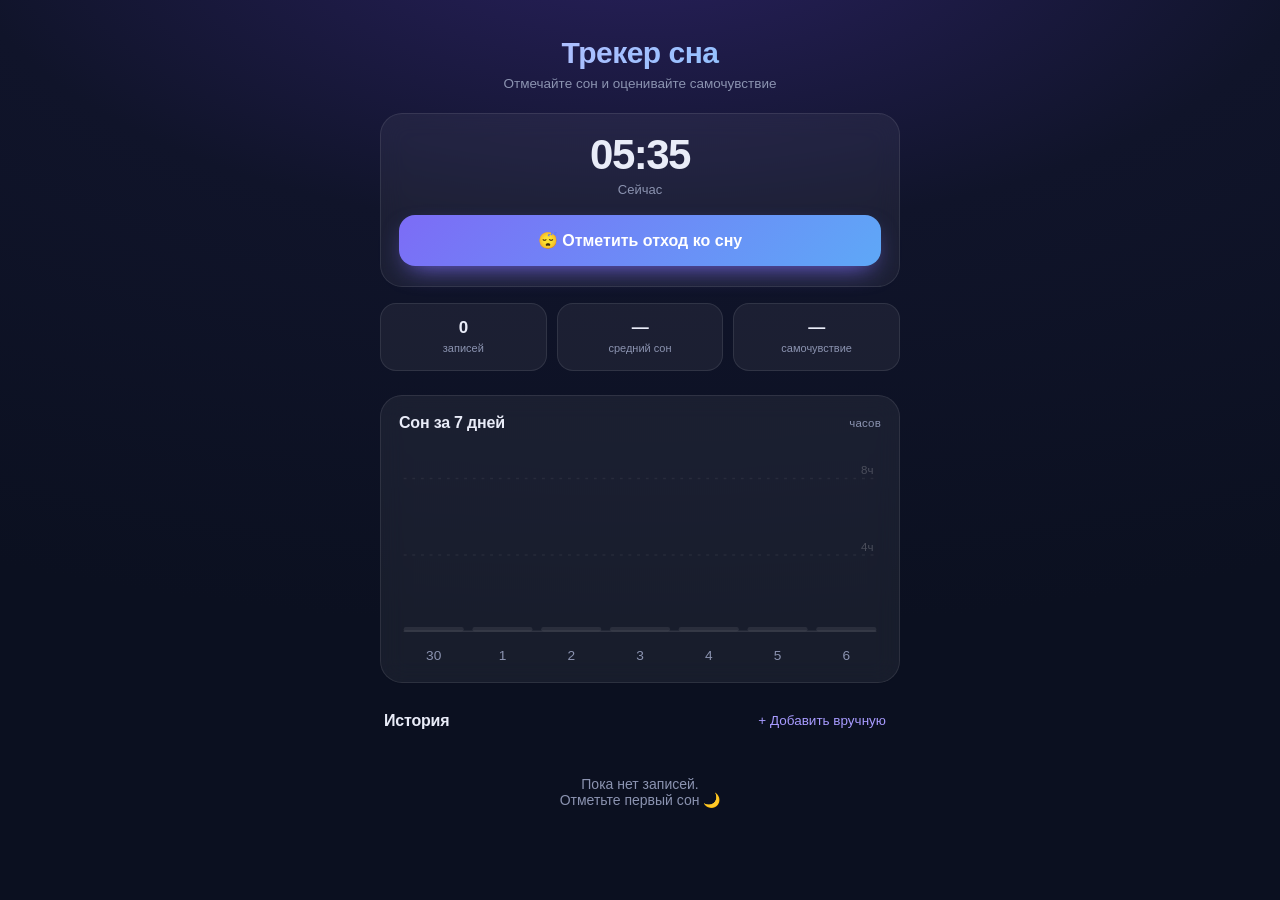
==== index.html @ 455df3fe "Add files via upload" ====
<!DOCTYPE html>
<html lang="ru">

<head>
  <meta charset="UTF-8" />
  <meta name="viewport" content="width=device-width, initial-scale=1, viewport-fit=cover" />
  <meta name="theme-color" content="#0b1020" />
  <title>Трекер сна</title>
  <link rel="stylesheet" href="./css/main.css">

</head>

<body>

  <div class="app">

    <header class="head">
      <h1>Трекер сна</h1>
      <p>Отмечайте сон и оценивайте самочувствие</p>
    </header>

    <!-- Быстрые действия -->
    <section class="card quick">
      <div class="quick-status">
        <div class="big-time" id="bigTime">--:--</div>
        <div class="muted" id="bigLabel">Сейчас</div>
      </div>
      <button class="btn primary" id="btnSleep">😴 Отметить отход ко сну</button>
      <button class="btn wake" id="btnWake" hidden>☀️ Отметить пробуждение</button>
      <button class="link" id="btnReset" hidden>Сбросить</button>
    </section>

    <!-- Статистика -->
    <section class="stats">
      <div class="stat">
        <div class="stat-val" id="statCount">0</div>
        <div class="stat-key">записей</div>
      </div>
      <div class="stat">
        <div class="stat-val" id="statDur">—</div>
        <div class="stat-key">средний сон</div>
      </div>
      <div class="stat">
        <div class="stat-val" id="statMood">—</div>
        <div class="stat-key">самочувствие</div>
      </div>
    </section>

    <!-- График сна -->
    <section class="card chart-card">
      <div class="section-head">
        <h2>Сон за 7 дней</h2>
        <span class="chart-legend">часов</span>
      </div>
      <div class="chart" id="chart"></div>
    </section>

    <!-- История -->
    <section class="history">
      <div class="section-head">
        <h2>История</h2>
        <button class="link" id="btnAdd">+ Добавить вручную</button>
      </div>
      <ul id="list"></ul>
      <p class="empty" id="empty">Пока нет записей.<br>Отметьте первый сон 🌙</p>
    </section>

  </div>

  <!-- Модальное окно -->
  <div class="modal-backdrop" id="modal">
    <div class="modal" role="dialog" aria-modal="true" aria-label="Запись сна">
      <h2>Запись сна</h2>

      <label class="field">
        <span>Отход ко сну</span>
        <input type="datetime-local" id="fBed" />
      </label>

      <label class="field">
        <span>Пробуждение</span>
        <input type="datetime-local" id="fWake" />
      </label>

      <div class="field">
        <span style="text-align:center">Самочувствие</span>
        <div class="stars" id="fQuality">
          <button type="button" data-v="1">★</button>
          <button type="button" data-v="2">★</button>
          <button type="button" data-v="3">★</button>
          <button type="button" data-v="4">★</button>
          <button type="button" data-v="5">★</button>
        </div>
        <div class="quality-label" id="qualityLabel">😐 Нормально</div>
      </div>

      <label class="field">
        <span>Заметка (необязательно)</span>
        <textarea id="fNote" rows="2" placeholder="Снились сны, пил кофе вечером…"></textarea>
      </label>

      <div class="modal-actions">
        <button class="btn ghost" id="btnCancel">Отмена</button>
        <button class="btn primary" id="btnSave">Сохранить</button>
      </div>
    </div>
  </div>

  <div class="toast" id="toast"></div>

  <script src="./js/script.js"></script>
</body>

</html>
---- css/main.css ----
:root {
    --bg: #0b1020;
    --card: rgba(255, 255, 255, .055);
    --border: rgba(255, 255, 255, .09);
    --text: #e9ecf8;
    --muted: #8b93b0;
    --accent: #7c6cf6;
    --accent2: #5ea8f7;
}

* {
    box-sizing: border-box;
    -webkit-tap-highlight-color: transparent;
}

html,
body {
    margin: 0;
    padding: 0;
}

body {
    font-family: -apple-system, BlinkMacSystemFont, "Segoe UI", Roboto, "Helvetica Neue", Arial, sans-serif;
    color: var(--text);
    background:
        radial-gradient(120% 80% at 50% -10%, #2a2160 0%, #10142a 45%, #0b1020 100%);
    background-attachment: fixed;
    min-height: 100vh;
    padding: 20px 16px calc(40px + env(safe-area-inset-bottom));
    -webkit-font-smoothing: antialiased;
}

.app {
    max-width: 520px;
    margin: 0 auto;
}

/* ---------- HEADER ---------- */
.head {
    text-align: center;
    margin-bottom: 22px;
}

.head h1 {
    margin: 0 0 6px;
    font-size: 26px;
    font-weight: 700;
    letter-spacing: -.5px;
    background: linear-gradient(120deg, #c7bcff, #7cc4ff);
    -webkit-background-clip: text;
    background-clip: text;
    color: transparent;
}

.head p {
    margin: 0;
    font-size: 13.5px;
    color: var(--muted);
}

/* ---------- CARD ---------- */
.card {
    background: var(--card);
    border: 1px solid var(--border);
    border-radius: 22px;
    padding: 20px 18px;
    backdrop-filter: blur(12px);
    -webkit-backdrop-filter: blur(12px);
}

/* ---------- QUICK ---------- */
.quick {
    margin-bottom: 16px;
}

.quick-status {
    text-align: center;
    margin-bottom: 18px;
}

.big-time {
    font-size: 42px;
    font-weight: 700;
    letter-spacing: -1.5px;
    line-height: 1;
    font-variant-numeric: tabular-nums;
}

.muted {
    font-size: 13px;
    color: var(--muted);
    margin-top: 6px;
}

.btn {
    display: block;
    width: 100%;
    border: none;
    border-radius: 16px;
    padding: 16px;
    font-size: 16px;
    font-weight: 600;
    font-family: inherit;
    color: #fff;
    cursor: pointer;
    transition: transform .14s ease, box-shadow .14s ease, opacity .14s;
}

.btn.primary {
    background: linear-gradient(135deg, #7c6cf6, #5ea8f7);
    box-shadow: 0 10px 26px -10px rgba(124, 108, 246, .95);
}

.btn.wake {
    background: linear-gradient(135deg, #ffb457, #ff7a59);
    box-shadow: 0 10px 26px -10px rgba(255, 140, 80, .85);
}

.btn:active {
    transform: scale(.975);
}

.btn[hidden] {
    display: none;
}

.link {
    display: block;
    margin: 12px auto 0;
    background: none;
    border: none;
    color: var(--muted);
    font-size: 13.5px;
    font-family: inherit;
    cursor: pointer;
    padding: 6px 10px;
    border-radius: 10px;
    transition: color .15s;
}

.link:hover {
    color: #c7bcff;
}

.link[hidden] {
    display: none;
}

/* ---------- STATS ---------- */
.stats {
    display: grid;
    grid-template-columns: repeat(3, 1fr);
    gap: 10px;
    margin-bottom: 24px;
}

.stat {
    background: var(--card);
    border: 1px solid var(--border);
    border-radius: 16px;
    padding: 14px 8px;
    text-align: center;
}

.stat-val {
    font-size: 17px;
    font-weight: 700;
    letter-spacing: -.3px;
    margin-bottom: 4px;
    font-variant-numeric: tabular-nums;
}

.stat-key {
    font-size: 11px;
    color: var(--muted);
    line-height: 1.25;
}

/* ---------- CHART ---------- */
.chart-card{
  margin-bottom:24px;
  padding:18px 14px 8px;
}
.chart-legend{
  font-size:11.5px;
  color:var(--muted);
  letter-spacing:.2px;
}
.chart{
  width:100%;
  min-height:140px;
}
.chart svg{
  display:block;
  width:100%;
  height:auto;
}
.chart .empty{
  padding:20px 10px;
}


/* ---------- HISTORY ---------- */
.section-head {
    display: flex;
    align-items: center;
    justify-content: space-between;
    margin-bottom: 12px;
    padding: 0 4px;
}

.section-head h2 {
    margin: 0;
    font-size: 16px;
    font-weight: 600;
    letter-spacing: -.2px;
}

.section-head .link {
    margin: 0;
    font-size: 13.5px;
    color: #a89bff;
}

ul#list {
    list-style: none;
    margin: 0;
    padding: 0;
}

.entry {
    background: var(--card);
    border: 1px solid var(--border);
    border-radius: 18px;
    padding: 14px 16px;
    margin-bottom: 10px;
    animation: pop .25s ease both;
}

@keyframes pop {
    from {
        opacity: 0;
        transform: translateY(8px);
    }

    to {
        opacity: 1;
        transform: none;
    }
}

.entry-head {
    display: flex;
    align-items: center;
    justify-content: space-between;
    margin-bottom: 8px;
}

.entry-date {
    font-size: 12.5px;
    color: var(--muted);
    text-transform: capitalize;
}

.del {
    background: none;
    border: none;
    color: rgba(255, 255, 255, .28);
    font-size: 15px;
    line-height: 1;
    padding: 4px 6px;
    cursor: pointer;
    border-radius: 8px;
    transition: color .15s, background .15s;
}

.del:hover {
    color: #ff7a7a;
    background: rgba(255, 122, 122, .1);
}

.entry-times {
    display: flex;
    align-items: center;
    gap: 8px;
    margin-bottom: 8px;
}

.entry-times .t {
    font-size: 19px;
    font-weight: 600;
    letter-spacing: -.4px;
    font-variant-numeric: tabular-nums;
}

.entry-times .arrow {
    color: var(--muted);
    font-size: 14px;
}

.dur {
    margin-left: auto;
    font-size: 12.5px;
    font-weight: 600;
    color: #a99bff;
    background: rgba(124, 108, 246, .14);
    border: 1px solid rgba(124, 108, 246, .22);
    padding: 4px 9px;
    border-radius: 999px;
    white-space: nowrap;
}

.entry-mood {
    display: flex;
    align-items: center;
    gap: 6px;
    font-size: 13px;
    color: #b9c0d8;
}

.mood-emoji {
    font-size: 16px;
}

.entry-note {
    margin: 10px 0 0;
    padding-top: 10px;
    border-top: 1px dashed rgba(255, 255, 255, .08);
    font-size: 13px;
    line-height: 1.45;
    color: #9aa2bd;
    white-space: pre-wrap;
    word-break: break-word;
}

.empty {
    text-align: center;
    color: var(--muted);
    font-size: 14px;
    padding: 28px 12px;
}

/* ---------- MODAL ---------- */
.modal-backdrop {
    position: fixed;
    inset: 0;
    z-index: 60;
    display: flex;
    align-items: flex-end;
    justify-content: center;
    background: rgba(4, 6, 20, .68);
    backdrop-filter: blur(6px);
    -webkit-backdrop-filter: blur(6px);
    opacity: 0;
    pointer-events: none;
    transition: opacity .25s ease;
}

.modal-backdrop.open {
    opacity: 1;
    pointer-events: auto;
}

.modal {
    width: 100%;
    max-width: 520px;
    max-height: 92vh;
    overflow-y: auto;
    background: #141a2e;
    border: 1px solid rgba(255, 255, 255, .08);
    border-bottom: none;
    border-radius: 26px 26px 0 0;
    padding: 22px 18px calc(22px + env(safe-area-inset-bottom));
    transform: translateY(100%);
    transition: transform .3s cubic-bezier(.22, 1, .36, 1);
    -webkit-overflow-scrolling: touch;
}

.modal-backdrop.open .modal {
    transform: translateY(0);
}

.modal h2 {
    margin: 0 0 18px;
    font-size: 18px;
    font-weight: 650;
    text-align: center;
    letter-spacing: -.3px;
}

.field {
    display: block;
    margin-bottom: 15px;
}

.field>span {
    display: block;
    font-size: 12.5px;
    font-weight: 500;
    color: var(--muted);
    margin-bottom: 7px;
}

input[type="datetime-local"],
textarea {
    width: 100%;
    background: rgba(255, 255, 255, .055);
    border: 1px solid rgba(255, 255, 255, .11);
    border-radius: 13px;
    padding: 13px 14px;
    color: var(--text);
    font-size: 16px;
    font-family: inherit;
    outline: none;
    transition: border-color .15s, background .15s;
    -webkit-appearance: none;
    appearance: none;
}

input[type="datetime-local"]:focus,
textarea:focus {
    border-color: rgba(124, 108, 246, .75);
    background: rgba(124, 108, 246, .08);
}

input[type="datetime-local"]::-webkit-calendar-picker-indicator {
    filter: invert(.7);
    cursor: pointer;
}

textarea {
    resize: vertical;
    min-height: 64px;
}

.stars {
    display: flex;
    justify-content: center;
    gap: 4px;
    margin: 2px 0 6px;
}

.stars button {
    background: none;
    border: none;
    font-size: 34px;
    line-height: 1;
    padding: 2px 5px;
    color: rgba(255, 255, 255, .15);
    cursor: pointer;
    transition: color .15s, transform .15s, text-shadow .15s;
}

.stars button.on {
    color: #ffd166;
    text-shadow: 0 0 18px rgba(255, 209, 102, .55);
}

.stars button:active {
    transform: scale(.88);
}

.quality-label {
    text-align: center;
    font-size: 13.5px;
    color: #b9c0d8;
    margin-bottom: 18px;
    min-height: 20px;
}

.modal-actions {
    display: flex;
    gap: 10px;
    margin-top: 6px;
}

.modal-actions .btn {
    flex: 1;
    padding: 15px;
}

.btn.ghost {
    background: rgba(255, 255, 255, .07);
    color: #c9cfe4;
    border: 1px solid rgba(255, 255, 255, .09);
}

.btn.ghost:active {
    transform: scale(.975);
}

.toast {
    position: fixed;
    left: 50%;
    bottom: calc(24px + env(safe-area-inset-bottom));
    transform: translate(-50%, 20px);
    background: rgba(30, 36, 60, .96);
    border: 1px solid rgba(255, 255, 255, .1);
    color: #e9ecf8;
    font-size: 13.5px;
    padding: 11px 18px;
    border-radius: 12px;
    opacity: 0;
    pointer-events: none;
    transition: opacity .25s, transform .25s;
    z-index: 99;
}

.toast.show {
    opacity: 1;
    transform: translate(-50%, 0);
}

/* ---------- DESKTOP ---------- */
@media (min-width:600px) {
    body {
        padding-top: 36px;
    }

    .head h1 {
        font-size: 30px;
    }

    .modal-backdrop {
        align-items: center;
    }

    .modal {
        border-radius: 26px;
        border-bottom: 1px solid rgba(255, 255, 255, .08);
        padding-bottom: 22px;
        transform: translateY(24px) scale(.97);
    }

    .modal-backdrop.open .modal {
        transform: none;
    }
}

@media (max-width:360px) {
    .big-time {
        font-size: 36px;
    }

    .entry-times .t {
        font-size: 17px;
    }

    .dur {
        font-size: 11.5px;
        padding: 3px 8px;
    }

    .stars button {
        font-size: 30px;
    }
}

@media (prefers-reduced-motion:reduce) {
    * {
        animation: none !important;
        transition: none !important;
    }
}
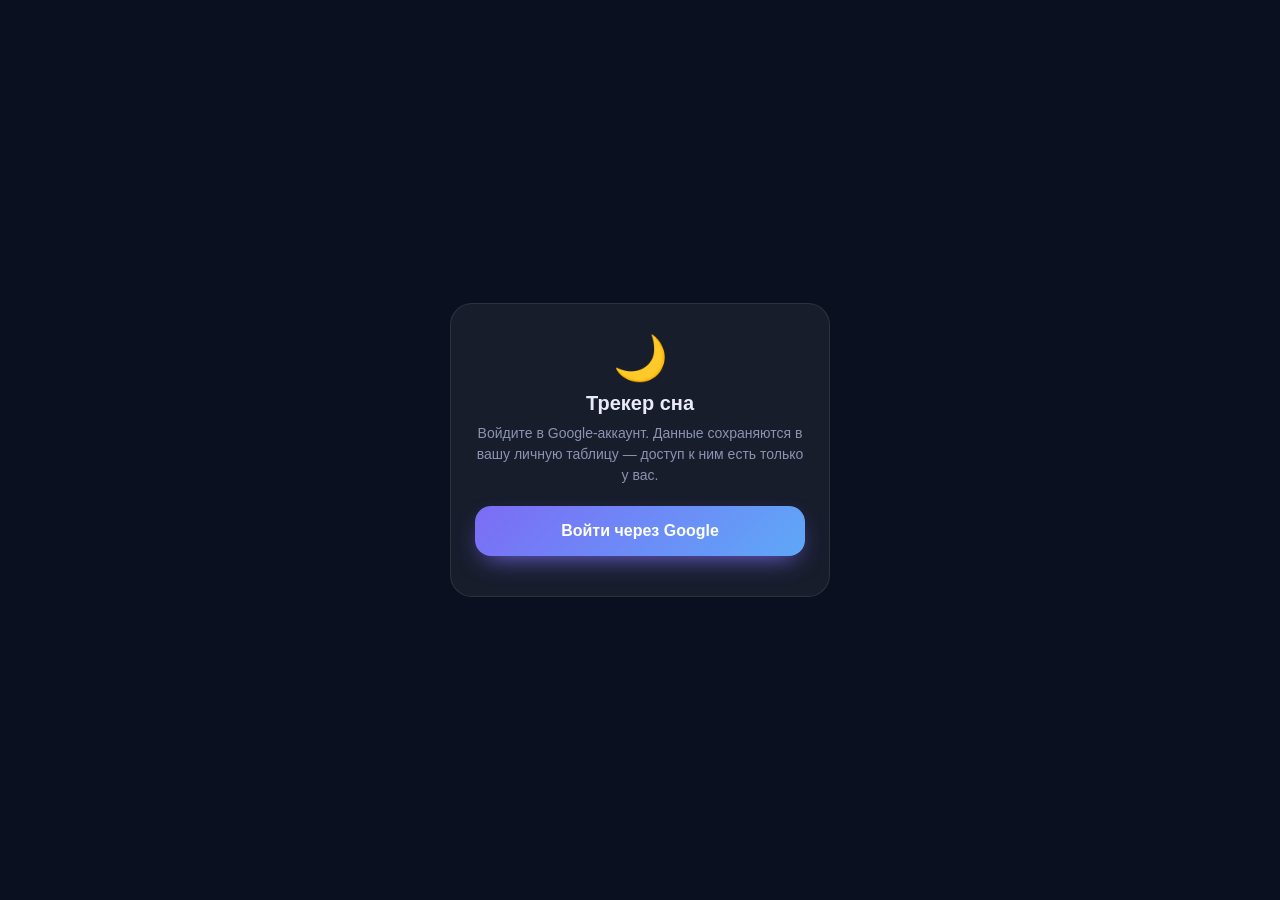
==== commit 1f63eeb5: "feat: installable PWA (manifest, service worker, icons) + Apps Script JSON API + Google OAuth" ====
--- a/index.html
+++ b/index.html
@@ -4,19 +4,40 @@
 <head>
   <meta charset="UTF-8" />
   <meta name="viewport" content="width=device-width, initial-scale=1, viewport-fit=cover" />
-  <meta name="theme-color" content="#0b1020" />
+  <meta name="theme-color" content="#0d1117" />
   <title>Трекер сна</title>
-  <link rel="stylesheet" href="./css/main.css">
 
+  <!-- PWA -->
+  <link rel="manifest" href="manifest.webmanifest" />
+  <link rel="icon" href="icons/icon-192.png" />
+  <link rel="apple-touch-icon" href="icons/apple-touch-icon.png" />
+  <meta name="mobile-web-app-capable" content="yes" />
+  <meta name="apple-mobile-web-app-capable" content="yes" />
+  <meta name="apple-mobile-web-app-status-bar-style" content="black-translucent" />
+  <meta name="apple-mobile-web-app-title" content="Трекер сна" />
+
+  <link rel="stylesheet" href="./css/main.css" />
 </head>
 
 <body>
+
+  <!-- Экран входа -->
+  <div class="auth" id="auth">
+    <div class="auth-card">
+      <div class="auth-logo">🌙</div>
+      <h2>Трекер сна</h2>
+      <p>Войдите в Google-аккаунт. Данные сохраняются в вашу личную таблицу — доступ к ним есть только у вас.</p>
+      <button class="btn primary" id="btnLogin">Войти через Google</button>
+      <p class="auth-error" id="authError"></p>
+    </div>
+  </div>
 
   <div class="app">
 
     <header class="head">
       <h1>Трекер сна</h1>
       <p>Отмечайте сон и оценивайте самочувствие</p>
+      <p class="account" id="account"></p>
     </header>
 
     <!-- Быстрые действия -->
@@ -108,7 +129,8 @@
 
   <div class="toast" id="toast"></div>
 
+  <script src="https://accounts.google.com/gsi/client" async defer></script>
   <script src="./js/script.js"></script>
 </body>
 
-</html>+</html>
--- a/css/main.css
+++ b/css/main.css
@@ -561,4 +561,36 @@
         animation: none !important;
         transition: none !important;
     }
+}
+
+/* ---------- AUTH ---------- */
+.auth {
+    position: fixed;
+    inset: 0;
+    z-index: 80;
+    display: flex;
+    align-items: center;
+    justify-content: center;
+    background: var(--bg);
+    padding: 24px;
+}
+.auth[hidden] { display: none; }
+.auth-card {
+    width: 100%;
+    max-width: 380px;
+    text-align: center;
+    background: var(--card);
+    border: 1px solid var(--border);
+    border-radius: 22px;
+    padding: 28px 24px;
+}
+.auth-logo { font-size: 44px; margin-bottom: 8px; }
+.auth-card h2 { margin: 0 0 8px; font-size: 20px; }
+.auth-card p { color: var(--muted); font-size: 14px; margin: 0 0 20px; line-height: 1.5; }
+.auth-card .auth-error { color: #ff7a7a; font-size: 13px; margin: 12px 0 0; }
+.head .account {
+    margin-top: 8px;
+    font-size: 12px;
+    color: #6b7290;
+    word-break: break-all;
 }
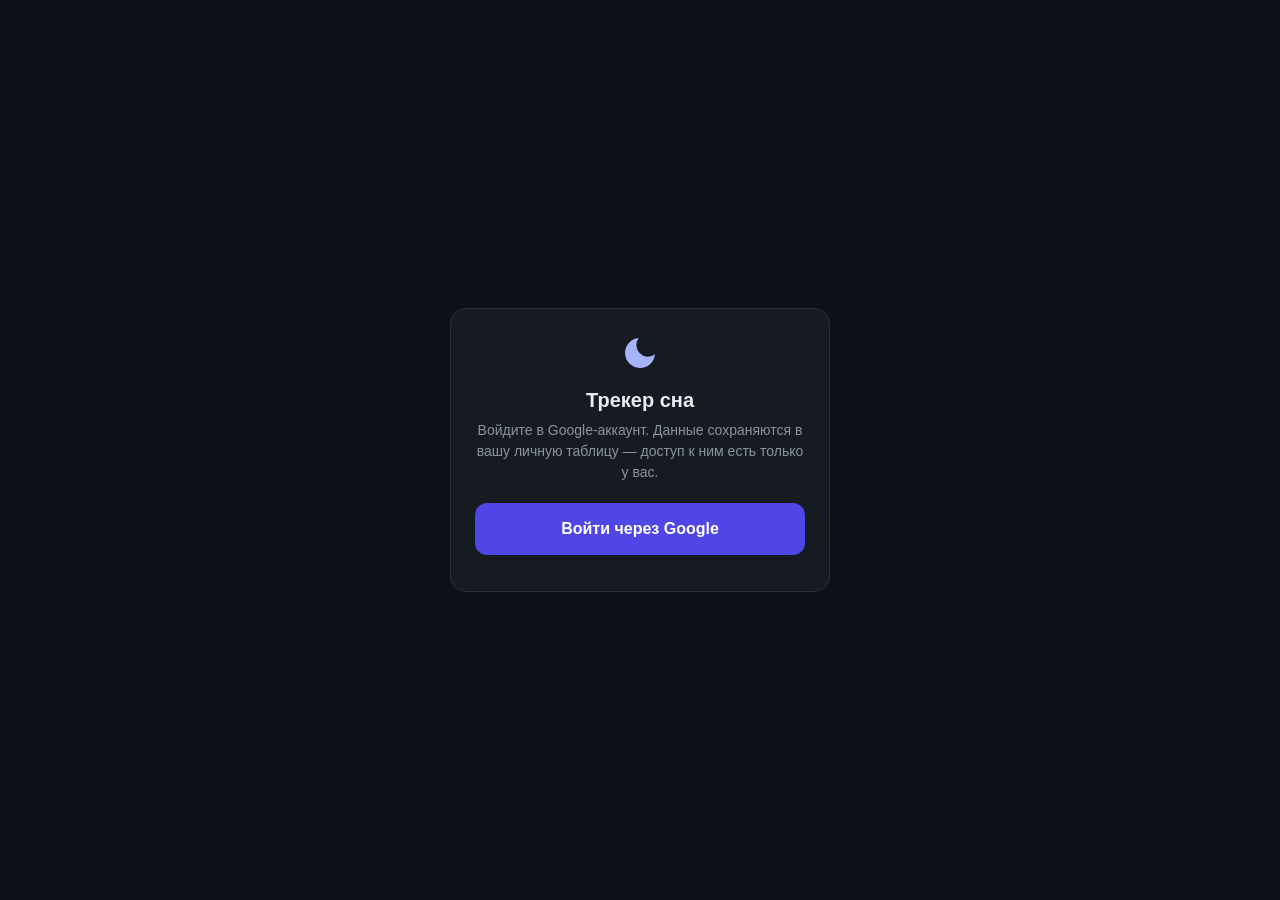
==== commit 4b7a1f5e: "design: unslop redesign — token scales, flat surfaces, measured contrast, SVG icons" ====
--- a/index.html
+++ b/index.html
@@ -24,7 +24,9 @@
   <!-- Экран входа -->
   <div class="auth" id="auth">
     <div class="auth-card">
-      <div class="auth-logo">🌙</div>
+      <div class="auth-logo">
+        <svg width="40" height="40" viewBox="0 0 24 24" fill="none" aria-hidden="true"><path d="M21 12.8A9 9 0 1 1 11.2 3a7 7 0 0 0 9.8 9.8z" fill="currentColor"/></svg>
+      </div>
       <h2>Трекер сна</h2>
       <p>Войдите в Google-аккаунт. Данные сохраняются в вашу личную таблицу — доступ к ним есть только у вас.</p>
       <button class="btn primary" id="btnLogin">Войти через Google</button>
@@ -46,8 +48,14 @@
         <div class="big-time" id="bigTime">--:--</div>
         <div class="muted" id="bigLabel">Сейчас</div>
       </div>
-      <button class="btn primary" id="btnSleep">😴 Отметить отход ко сну</button>
-      <button class="btn wake" id="btnWake" hidden>☀️ Отметить пробуждение</button>
+      <button class="btn primary" id="btnSleep">
+        <svg width="18" height="18" viewBox="0 0 24 24" fill="none" aria-hidden="true"><path d="M21 12.8A9 9 0 1 1 11.2 3a7 7 0 0 0 9.8 9.8z" fill="currentColor"/></svg>
+        <span>Отметить отход ко сну</span>
+      </button>
+      <button class="btn wake" id="btnWake" hidden>
+        <svg width="18" height="18" viewBox="0 0 24 24" fill="none" aria-hidden="true"><circle cx="12" cy="12" r="4" fill="currentColor"/><g stroke="currentColor" stroke-width="2" stroke-linecap="round"><line x1="12" y1="2" x2="12" y2="5"/><line x1="12" y1="19" x2="12" y2="22"/><line x1="2" y1="12" x2="5" y2="12"/><line x1="19" y1="12" x2="22" y2="12"/><line x1="4.9" y1="4.9" x2="7" y2="7"/><line x1="17" y1="17" x2="19.1" y2="19.1"/><line x1="4.9" y1="19.1" x2="7" y2="17"/><line x1="17" y1="7" x2="19.1" y2="4.9"/></g></svg>
+        <span>Отметить пробуждение</span>
+      </button>
       <button class="link" id="btnReset" hidden>Сбросить</button>
     </section>
 
@@ -83,7 +91,7 @@
         <button class="link" id="btnAdd">+ Добавить вручную</button>
       </div>
       <ul id="list"></ul>
-      <p class="empty" id="empty">Пока нет записей.<br>Отметьте первый сон 🌙</p>
+      <p class="empty" id="empty">Пока нет записей.<br>Отметьте первый сон</p>
     </section>
 
   </div>
--- a/css/main.css
+++ b/css/main.css
@@ -1,596 +1,641 @@
-:root {
-    --bg: #0b1020;
-    --card: rgba(255, 255, 255, .055);
-    --border: rgba(255, 255, 255, .09);
-    --text: #e9ecf8;
-    --muted: #8b93b0;
-    --accent: #7c6cf6;
-    --accent2: #5ea8f7;
-}
-
-* {
-    box-sizing: border-box;
-    -webkit-tap-highlight-color: transparent;
-}
-
-html,
-body {
-    margin: 0;
-    padding: 0;
-}
-
-body {
-    font-family: -apple-system, BlinkMacSystemFont, "Segoe UI", Roboto, "Helvetica Neue", Arial, sans-serif;
-    color: var(--text);
-    background:
-        radial-gradient(120% 80% at 50% -10%, #2a2160 0%, #10142a 45%, #0b1020 100%);
-    background-attachment: fixed;
-    min-height: 100vh;
-    padding: 20px 16px calc(40px + env(safe-area-inset-bottom));
-    -webkit-font-smoothing: antialiased;
-}
-
-.app {
-    max-width: 520px;
-    margin: 0 auto;
-}
-
-/* ---------- HEADER ---------- */
-.head {
-    text-align: center;
-    margin-bottom: 22px;
-}
-
-.head h1 {
-    margin: 0 0 6px;
-    font-size: 26px;
-    font-weight: 700;
-    letter-spacing: -.5px;
-    background: linear-gradient(120deg, #c7bcff, #7cc4ff);
-    -webkit-background-clip: text;
-    background-clip: text;
-    color: transparent;
-}
-
-.head p {
-    margin: 0;
-    font-size: 13.5px;
-    color: var(--muted);
-}
-
-/* ---------- CARD ---------- */
-.card {
-    background: var(--card);
-    border: 1px solid var(--border);
-    border-radius: 22px;
-    padding: 20px 18px;
-    backdrop-filter: blur(12px);
-    -webkit-backdrop-filter: blur(12px);
-}
-
-/* ---------- QUICK ---------- */
-.quick {
-    margin-bottom: 16px;
-}
-
-.quick-status {
-    text-align: center;
-    margin-bottom: 18px;
-}
-
-.big-time {
-    font-size: 42px;
-    font-weight: 700;
-    letter-spacing: -1.5px;
-    line-height: 1;
-    font-variant-numeric: tabular-nums;
-}
-
-.muted {
-    font-size: 13px;
-    color: var(--muted);
-    margin-top: 6px;
-}
-
-.btn {
-    display: block;
-    width: 100%;
-    border: none;
-    border-radius: 16px;
-    padding: 16px;
-    font-size: 16px;
-    font-weight: 600;
-    font-family: inherit;
-    color: #fff;
-    cursor: pointer;
-    transition: transform .14s ease, box-shadow .14s ease, opacity .14s;
-}
-
-.btn.primary {
-    background: linear-gradient(135deg, #7c6cf6, #5ea8f7);
-    box-shadow: 0 10px 26px -10px rgba(124, 108, 246, .95);
-}
-
-.btn.wake {
-    background: linear-gradient(135deg, #ffb457, #ff7a59);
-    box-shadow: 0 10px 26px -10px rgba(255, 140, 80, .85);
-}
-
-.btn:active {
-    transform: scale(.975);
-}
-
-.btn[hidden] {
-    display: none;
-}
-
-.link {
-    display: block;
-    margin: 12px auto 0;
-    background: none;
-    border: none;
-    color: var(--muted);
-    font-size: 13.5px;
-    font-family: inherit;
-    cursor: pointer;
-    padding: 6px 10px;
-    border-radius: 10px;
-    transition: color .15s;
-}
-
-.link:hover {
-    color: #c7bcff;
-}
-
-.link[hidden] {
-    display: none;
-}
-
-/* ---------- STATS ---------- */
-.stats {
-    display: grid;
-    grid-template-columns: repeat(3, 1fr);
-    gap: 10px;
-    margin-bottom: 24px;
-}
-
-.stat {
-    background: var(--card);
-    border: 1px solid var(--border);
-    border-radius: 16px;
-    padding: 14px 8px;
-    text-align: center;
-}
-
-.stat-val {
-    font-size: 17px;
-    font-weight: 700;
-    letter-spacing: -.3px;
-    margin-bottom: 4px;
-    font-variant-numeric: tabular-nums;
-}
-
-.stat-key {
-    font-size: 11px;
-    color: var(--muted);
-    line-height: 1.25;
-}
-
-/* ---------- CHART ---------- */
-.chart-card{
-  margin-bottom:24px;
-  padding:18px 14px 8px;
-}
-.chart-legend{
-  font-size:11.5px;
-  color:var(--muted);
-  letter-spacing:.2px;
-}
-.chart{
-  width:100%;
-  min-height:140px;
-}
-.chart svg{
-  display:block;
-  width:100%;
-  height:auto;
-}
-.chart .empty{
-  padding:20px 10px;
-}
-
-
-/* ---------- HISTORY ---------- */
-.section-head {
-    display: flex;
-    align-items: center;
-    justify-content: space-between;
-    margin-bottom: 12px;
-    padding: 0 4px;
-}
-
-.section-head h2 {
-    margin: 0;
-    font-size: 16px;
-    font-weight: 600;
-    letter-spacing: -.2px;
-}
-
-.section-head .link {
-    margin: 0;
-    font-size: 13.5px;
-    color: #a89bff;
-}
-
-ul#list {
-    list-style: none;
-    margin: 0;
-    padding: 0;
-}
-
-.entry {
-    background: var(--card);
-    border: 1px solid var(--border);
-    border-radius: 18px;
-    padding: 14px 16px;
-    margin-bottom: 10px;
-    animation: pop .25s ease both;
-}
-
-@keyframes pop {
-    from {
-        opacity: 0;
-        transform: translateY(8px);
-    }
-
-    to {
-        opacity: 1;
-        transform: none;
-    }
-}
-
-.entry-head {
-    display: flex;
-    align-items: center;
-    justify-content: space-between;
-    margin-bottom: 8px;
-}
-
-.entry-date {
-    font-size: 12.5px;
-    color: var(--muted);
-    text-transform: capitalize;
-}
-
-.del {
-    background: none;
-    border: none;
-    color: rgba(255, 255, 255, .28);
-    font-size: 15px;
-    line-height: 1;
-    padding: 4px 6px;
-    cursor: pointer;
-    border-radius: 8px;
-    transition: color .15s, background .15s;
-}
-
-.del:hover {
-    color: #ff7a7a;
-    background: rgba(255, 122, 122, .1);
-}
-
-.entry-times {
-    display: flex;
-    align-items: center;
-    gap: 8px;
-    margin-bottom: 8px;
-}
-
-.entry-times .t {
-    font-size: 19px;
-    font-weight: 600;
-    letter-spacing: -.4px;
-    font-variant-numeric: tabular-nums;
-}
-
-.entry-times .arrow {
-    color: var(--muted);
-    font-size: 14px;
-}
-
-.dur {
-    margin-left: auto;
-    font-size: 12.5px;
-    font-weight: 600;
-    color: #a99bff;
-    background: rgba(124, 108, 246, .14);
-    border: 1px solid rgba(124, 108, 246, .22);
-    padding: 4px 9px;
-    border-radius: 999px;
-    white-space: nowrap;
-}
-
-.entry-mood {
-    display: flex;
-    align-items: center;
-    gap: 6px;
-    font-size: 13px;
-    color: #b9c0d8;
-}
-
-.mood-emoji {
-    font-size: 16px;
-}
-
-.entry-note {
-    margin: 10px 0 0;
-    padding-top: 10px;
-    border-top: 1px dashed rgba(255, 255, 255, .08);
-    font-size: 13px;
-    line-height: 1.45;
-    color: #9aa2bd;
-    white-space: pre-wrap;
-    word-break: break-word;
-}
-
-.empty {
-    text-align: center;
-    color: var(--muted);
-    font-size: 14px;
-    padding: 28px 12px;
-}
-
-/* ---------- MODAL ---------- */
-.modal-backdrop {
-    position: fixed;
-    inset: 0;
-    z-index: 60;
-    display: flex;
-    align-items: flex-end;
-    justify-content: center;
-    background: rgba(4, 6, 20, .68);
-    backdrop-filter: blur(6px);
-    -webkit-backdrop-filter: blur(6px);
-    opacity: 0;
-    pointer-events: none;
-    transition: opacity .25s ease;
-}
-
-.modal-backdrop.open {
-    opacity: 1;
-    pointer-events: auto;
-}
-
-.modal {
-    width: 100%;
-    max-width: 520px;
-    max-height: 92vh;
-    overflow-y: auto;
-    background: #141a2e;
-    border: 1px solid rgba(255, 255, 255, .08);
-    border-bottom: none;
-    border-radius: 26px 26px 0 0;
-    padding: 22px 18px calc(22px + env(safe-area-inset-bottom));
-    transform: translateY(100%);
-    transition: transform .3s cubic-bezier(.22, 1, .36, 1);
-    -webkit-overflow-scrolling: touch;
-}
-
-.modal-backdrop.open .modal {
-    transform: translateY(0);
-}
-
-.modal h2 {
-    margin: 0 0 18px;
-    font-size: 18px;
-    font-weight: 650;
-    text-align: center;
-    letter-spacing: -.3px;
-}
-
-.field {
-    display: block;
-    margin-bottom: 15px;
-}
-
-.field>span {
-    display: block;
-    font-size: 12.5px;
-    font-weight: 500;
-    color: var(--muted);
-    margin-bottom: 7px;
-}
-
-input[type="datetime-local"],
-textarea {
-    width: 100%;
-    background: rgba(255, 255, 255, .055);
-    border: 1px solid rgba(255, 255, 255, .11);
-    border-radius: 13px;
-    padding: 13px 14px;
-    color: var(--text);
-    font-size: 16px;
-    font-family: inherit;
-    outline: none;
-    transition: border-color .15s, background .15s;
-    -webkit-appearance: none;
-    appearance: none;
-}
-
-input[type="datetime-local"]:focus,
-textarea:focus {
-    border-color: rgba(124, 108, 246, .75);
-    background: rgba(124, 108, 246, .08);
-}
-
-input[type="datetime-local"]::-webkit-calendar-picker-indicator {
-    filter: invert(.7);
-    cursor: pointer;
-}
-
-textarea {
-    resize: vertical;
-    min-height: 64px;
-}
-
-.stars {
-    display: flex;
-    justify-content: center;
-    gap: 4px;
-    margin: 2px 0 6px;
-}
-
-.stars button {
-    background: none;
-    border: none;
-    font-size: 34px;
-    line-height: 1;
-    padding: 2px 5px;
-    color: rgba(255, 255, 255, .15);
-    cursor: pointer;
-    transition: color .15s, transform .15s, text-shadow .15s;
-}
-
-.stars button.on {
-    color: #ffd166;
-    text-shadow: 0 0 18px rgba(255, 209, 102, .55);
-}
-
-.stars button:active {
-    transform: scale(.88);
-}
-
-.quality-label {
-    text-align: center;
-    font-size: 13.5px;
-    color: #b9c0d8;
-    margin-bottom: 18px;
-    min-height: 20px;
-}
-
-.modal-actions {
-    display: flex;
-    gap: 10px;
-    margin-top: 6px;
-}
-
-.modal-actions .btn {
-    flex: 1;
-    padding: 15px;
-}
-
-.btn.ghost {
-    background: rgba(255, 255, 255, .07);
-    color: #c9cfe4;
-    border: 1px solid rgba(255, 255, 255, .09);
-}
-
-.btn.ghost:active {
-    transform: scale(.975);
-}
-
-.toast {
-    position: fixed;
-    left: 50%;
-    bottom: calc(24px + env(safe-area-inset-bottom));
-    transform: translate(-50%, 20px);
-    background: rgba(30, 36, 60, .96);
-    border: 1px solid rgba(255, 255, 255, .1);
-    color: #e9ecf8;
-    font-size: 13.5px;
-    padding: 11px 18px;
-    border-radius: 12px;
-    opacity: 0;
-    pointer-events: none;
-    transition: opacity .25s, transform .25s;
-    z-index: 99;
-}
-
-.toast.show {
-    opacity: 1;
-    transform: translate(-50%, 0);
-}
-
-/* ---------- DESKTOP ---------- */
-@media (min-width:600px) {
-    body {
-        padding-top: 36px;
-    }
-
-    .head h1 {
-        font-size: 30px;
-    }
-
-    .modal-backdrop {
-        align-items: center;
-    }
-
-    .modal {
-        border-radius: 26px;
-        border-bottom: 1px solid rgba(255, 255, 255, .08);
-        padding-bottom: 22px;
-        transform: translateY(24px) scale(.97);
-    }
-
-    .modal-backdrop.open .modal {
-        transform: none;
-    }
-}
-
-@media (max-width:360px) {
-    .big-time {
-        font-size: 36px;
-    }
-
-    .entry-times .t {
-        font-size: 17px;
-    }
-
-    .dur {
-        font-size: 11.5px;
-        padding: 3px 8px;
-    }
-
-    .stars button {
-        font-size: 30px;
-    }
-}
-
-@media (prefers-reduced-motion:reduce) {
-    * {
-        animation: none !important;
-        transition: none !important;
-    }
-}
-
-/* ---------- AUTH ---------- */
-.auth {
-    position: fixed;
-    inset: 0;
-    z-index: 80;
-    display: flex;
-    align-items: center;
-    justify-content: center;
-    background: var(--bg);
-    padding: 24px;
-}
-.auth[hidden] { display: none; }
-.auth-card {
-    width: 100%;
-    max-width: 380px;
-    text-align: center;
-    background: var(--card);
-    border: 1px solid var(--border);
-    border-radius: 22px;
-    padding: 28px 24px;
-}
-.auth-logo { font-size: 44px; margin-bottom: 8px; }
-.auth-card h2 { margin: 0 0 8px; font-size: 20px; }
-.auth-card p { color: var(--muted); font-size: 14px; margin: 0 0 20px; line-height: 1.5; }
-.auth-card .auth-error { color: #ff7a7a; font-size: 13px; margin: 12px 0 0; }
-.head .account {
-    margin-top: 8px;
-    font-size: 12px;
-    color: #6b7290;
-    word-break: break-all;
-}+:root {
+    /* Color roles */
+    --bg: #0d1117;
+    --surface: #161b22;
+    --surface-2: #1c2128;
+    --border: #2a3038;
+    --text: #e6edf3;
+    --muted: #8b949e;
+    --accent: #4f46e5;
+    --accent-hover: #6366f1;
+    --accent-fg: #ffffff;
+    --accent-text: #a5b4fc;
+    --danger: #f85149;
+    --surface-hover: #232a33;
+    --accent-text-hover: #c7d2fe;
+    --danger-soft: rgba(248, 81, 73, .12);
+    --overlay: rgba(0, 0, 0, .6);
+    --star-off: #3d444d;
+    --star-on: #ffd166;
+
+    /* Spacing scale (4px base) */
+    --space-1: 4px;
+    --space-2: 8px;
+    --space-3: 12px;
+    --space-4: 16px;
+    --space-5: 20px;
+    --space-6: 24px;
+    --space-8: 32px;
+
+    /* Type scale */
+    --text-xs: 11px;
+    --text-sm: 13px;
+    --text-base: 16px;
+    --text-md: 18px;
+    --text-lg: 20px;
+    --text-xl: 26px;
+    --text-2xl: 42px;
+
+    /* Radius */
+    --radius-sm: 8px;
+    --radius-md: 12px;
+    --radius-lg: 16px;
+}
+
+* {
+    box-sizing: border-box;
+    -webkit-tap-highlight-color: transparent;
+}
+
+html,
+body {
+    margin: 0;
+    padding: 0;
+}
+
+body {
+    font-family: -apple-system, BlinkMacSystemFont, "Segoe UI", Roboto, "Helvetica Neue", Arial, sans-serif;
+    color: var(--text);
+    background: var(--bg);
+    min-height: 100vh;
+    padding: var(--space-5) var(--space-4) calc(40px + env(safe-area-inset-bottom));
+    -webkit-font-smoothing: antialiased;
+}
+
+.app {
+    max-width: 520px;
+    margin: 0 auto;
+}
+
+/* ---------- HEADER ---------- */
+.head {
+    text-align: center;
+    margin-bottom: var(--space-6);
+}
+
+.head h1 {
+    margin: 0 0 var(--space-2);
+    font-size: var(--text-xl);
+    font-weight: 700;
+    letter-spacing: -0.2px;
+    color: var(--text);
+}
+
+.head p {
+    margin: 0;
+    font-size: var(--text-sm);
+    color: var(--muted);
+}
+
+.head .account {
+    margin-top: var(--space-2);
+    font-size: var(--text-xs);
+    color: var(--muted);
+    word-break: break-all;
+}
+
+/* ---------- CARD ---------- */
+.card {
+    background: var(--surface);
+    border: 1px solid var(--border);
+    border-radius: var(--radius-lg);
+    padding: var(--space-5) var(--space-4);
+}
+
+/* ---------- QUICK ---------- */
+.quick {
+    margin-bottom: var(--space-4);
+}
+
+.quick-status {
+    text-align: center;
+    margin-bottom: var(--space-4);
+}
+
+.big-time {
+    font-size: var(--text-2xl);
+    font-weight: 700;
+    line-height: 1;
+    font-variant-numeric: tabular-nums;
+}
+
+.muted {
+    font-size: var(--text-sm);
+    color: var(--muted);
+    margin-top: var(--space-2);
+}
+
+/* ---------- BUTTONS ---------- */
+.btn {
+    display: flex;
+    align-items: center;
+    justify-content: center;
+    gap: var(--space-2);
+    width: 100%;
+    border: 1px solid transparent;
+    border-radius: var(--radius-md);
+    padding: var(--space-4);
+    font-size: var(--text-base);
+    font-weight: 600;
+    font-family: inherit;
+    color: var(--text);
+    cursor: pointer;
+    transition: background-color .14s ease, border-color .14s ease;
+}
+
+.btn svg {
+    flex: none;
+}
+
+.btn.primary,
+.btn.wake {
+    background: var(--accent);
+    color: var(--accent-fg);
+}
+
+.btn.primary:hover,
+.btn.wake:hover {
+    background: var(--accent-hover);
+}
+
+.btn:active {
+    background: var(--accent-hover);
+}
+
+.btn[hidden] {
+    display: none;
+}
+
+.btn.ghost {
+    background: var(--surface-2);
+    border-color: var(--border);
+    color: var(--text);
+}
+
+.btn.ghost:hover {
+    background: var(--surface-hover);
+}
+
+.link {
+    display: block;
+    margin: var(--space-3) auto 0;
+    background: none;
+    border: none;
+    color: var(--muted);
+    font-size: var(--text-sm);
+    font-family: inherit;
+    cursor: pointer;
+    padding: var(--space-2);
+    border-radius: var(--radius-sm);
+    transition: color .15s;
+}
+
+.link:hover {
+    color: var(--text);
+}
+
+.link[hidden] {
+    display: none;
+}
+
+/* ---------- STATS ---------- */
+.stats {
+    display: grid;
+    grid-template-columns: repeat(3, 1fr);
+    gap: var(--space-3);
+    margin-bottom: var(--space-6);
+}
+
+.stat {
+    background: var(--surface);
+    border: 1px solid var(--border);
+    border-radius: var(--radius-md);
+    padding: var(--space-3) var(--space-2);
+    text-align: center;
+}
+
+.stat-val {
+    font-size: 17px;
+    font-weight: 700;
+    letter-spacing: -0.3px;
+    margin-bottom: var(--space-1);
+    font-variant-numeric: tabular-nums;
+}
+
+.stat-key {
+    font-size: var(--text-xs);
+    color: var(--muted);
+    line-height: 1.25;
+}
+
+/* ---------- CHART ---------- */
+.chart-card {
+    margin-bottom: var(--space-6);
+    padding: var(--space-4) var(--space-3) var(--space-2);
+}
+
+.chart-legend {
+    font-size: var(--text-xs);
+    color: var(--muted);
+}
+
+.chart {
+    width: 100%;
+    min-height: 140px;
+}
+
+.chart svg {
+    display: block;
+    width: 100%;
+    height: auto;
+}
+
+/* ---------- HISTORY ---------- */
+.section-head {
+    display: flex;
+    align-items: center;
+    justify-content: space-between;
+    margin-bottom: var(--space-3);
+    padding: 0 var(--space-1);
+}
+
+.section-head h2 {
+    margin: 0;
+    font-size: var(--text-base);
+    font-weight: 600;
+    letter-spacing: -0.2px;
+}
+
+.section-head .link {
+    margin: 0;
+    font-size: var(--text-sm);
+    color: var(--accent-text);
+}
+
+.section-head .link:hover {
+    color: var(--accent-text-hover);
+}
+
+ul#list {
+    list-style: none;
+    margin: 0;
+    padding: 0;
+}
+
+.entry {
+    background: var(--surface);
+    border: 1px solid var(--border);
+    border-radius: var(--radius-lg);
+    padding: var(--space-3) var(--space-4);
+    margin-bottom: var(--space-3);
+}
+
+.entry-head {
+    display: flex;
+    align-items: center;
+    justify-content: space-between;
+    margin-bottom: var(--space-2);
+}
+
+.entry-date {
+    font-size: var(--text-xs);
+    color: var(--muted);
+    text-transform: capitalize;
+}
+
+.del {
+    background: none;
+    border: none;
+    color: var(--muted);
+    font-size: 15px;
+    line-height: 1;
+    padding: var(--space-1) var(--space-2);
+    cursor: pointer;
+    border-radius: var(--radius-sm);
+    transition: color .15s, background .15s;
+}
+
+.del:hover {
+    color: var(--danger);
+    background: var(--danger-soft);
+}
+
+.entry-times {
+    display: flex;
+    align-items: center;
+    gap: var(--space-2);
+    margin-bottom: var(--space-2);
+}
+
+.entry-times .t {
+    font-size: var(--text-md);
+    font-weight: 600;
+    letter-spacing: -0.4px;
+    font-variant-numeric: tabular-nums;
+}
+
+.entry-times .arrow {
+    color: var(--muted);
+    font-size: 14px;
+}
+
+.dur {
+    margin-left: auto;
+    font-size: var(--text-xs);
+    font-weight: 600;
+    color: var(--muted);
+    background: var(--surface-2);
+    border: 1px solid var(--border);
+    padding: var(--space-1) var(--space-2);
+    border-radius: 999px;
+    white-space: nowrap;
+}
+
+.entry-mood {
+    display: flex;
+    align-items: center;
+    gap: var(--space-2);
+    font-size: var(--text-sm);
+    color: var(--text);
+}
+
+.mood-emoji {
+    font-size: var(--text-base);
+}
+
+.entry-note {
+    margin: var(--space-3) 0 0;
+    padding-top: var(--space-3);
+    border-top: 1px solid var(--border);
+    font-size: var(--text-sm);
+    line-height: 1.45;
+    color: var(--muted);
+    white-space: pre-wrap;
+    word-break: break-word;
+}
+
+.empty {
+    text-align: center;
+    color: var(--muted);
+    font-size: 14px;
+    padding: var(--space-6) var(--space-3);
+}
+
+/* ---------- MODAL ---------- */
+.modal-backdrop {
+    position: fixed;
+    inset: 0;
+    z-index: 60;
+    display: flex;
+    align-items: flex-end;
+    justify-content: center;
+    background: var(--overlay);
+    opacity: 0;
+    pointer-events: none;
+    transition: opacity .2s ease;
+}
+
+.modal-backdrop.open {
+    opacity: 1;
+    pointer-events: auto;
+}
+
+.modal {
+    width: 100%;
+    max-width: 520px;
+    max-height: 92vh;
+    overflow-y: auto;
+    background: var(--surface);
+    border: 1px solid var(--border);
+    border-bottom: none;
+    border-radius: var(--radius-lg) var(--radius-lg) 0 0;
+    padding: var(--space-5) var(--space-4) calc(var(--space-5) + env(safe-area-inset-bottom));
+    transform: translateY(100%);
+    transition: transform .25s cubic-bezier(.22, 1, .36, 1);
+    -webkit-overflow-scrolling: touch;
+}
+
+.modal-backdrop.open .modal {
+    transform: translateY(0);
+}
+
+.modal h2 {
+    margin: 0 0 var(--space-4);
+    font-size: var(--text-lg);
+    font-weight: 600;
+    text-align: center;
+    letter-spacing: -0.3px;
+}
+
+.field {
+    display: block;
+    margin-bottom: var(--space-4);
+}
+
+.field>span {
+    display: block;
+    font-size: var(--text-xs);
+    font-weight: 500;
+    color: var(--muted);
+    margin-bottom: var(--space-2);
+}
+
+input[type="datetime-local"],
+textarea {
+    width: 100%;
+    background: var(--surface-2);
+    border: 1px solid var(--border);
+    border-radius: var(--radius-md);
+    padding: var(--space-3) var(--space-3);
+    color: var(--text);
+    font-size: var(--text-base);
+    font-family: inherit;
+    outline: none;
+    transition: border-color .15s;
+    -webkit-appearance: none;
+    appearance: none;
+}
+
+input[type="datetime-local"]:focus,
+textarea:focus {
+    border-color: var(--accent);
+}
+
+:focus-visible {
+    outline: 2px solid var(--accent);
+    outline-offset: 2px;
+}
+
+input[type="datetime-local"]::-webkit-calendar-picker-indicator {
+    filter: invert(.7);
+    cursor: pointer;
+}
+
+textarea {
+    resize: vertical;
+    min-height: 64px;
+}
+
+.stars {
+    display: flex;
+    justify-content: center;
+    gap: var(--space-1);
+    margin: var(--space-1) 0 var(--space-2);
+}
+
+.stars button {
+    background: none;
+    border: none;
+    font-size: 32px;
+    line-height: 1;
+    padding: var(--space-1);
+    color: var(--star-off);
+    cursor: pointer;
+    transition: color .15s, transform .15s;
+}
+
+.stars button.on {
+    color: var(--star-on);
+}
+
+.stars button:active {
+    transform: scale(.9);
+}
+
+.quality-label {
+    text-align: center;
+    font-size: var(--text-sm);
+    color: var(--text);
+    margin-bottom: var(--space-4);
+    min-height: 20px;
+}
+
+.modal-actions {
+    display: flex;
+    gap: var(--space-3);
+    margin-top: var(--space-2);
+}
+
+.modal-actions .btn {
+    flex: 1;
+    padding: var(--space-4);
+}
+
+.toast {
+    position: fixed;
+    left: 50%;
+    bottom: calc(var(--space-6) + env(safe-area-inset-bottom));
+    transform: translate(-50%, 20px);
+    background: var(--surface-2);
+    border: 1px solid var(--border);
+    color: var(--text);
+    font-size: var(--text-sm);
+    padding: var(--space-3) var(--space-4);
+    border-radius: var(--radius-md);
+    opacity: 0;
+    pointer-events: none;
+    transition: opacity .2s, transform .2s;
+    z-index: 99;
+}
+
+.toast.show {
+    opacity: 1;
+    transform: translate(-50%, 0);
+}
+
+/* ---------- AUTH ---------- */
+.auth {
+    position: fixed;
+    inset: 0;
+    z-index: 80;
+    display: flex;
+    align-items: center;
+    justify-content: center;
+    background: var(--bg);
+    padding: var(--space-6);
+}
+
+.auth[hidden] {
+    display: none;
+}
+
+.auth-card {
+    width: 100%;
+    max-width: 380px;
+    text-align: center;
+    background: var(--surface);
+    border: 1px solid var(--border);
+    border-radius: var(--radius-lg);
+    padding: var(--space-6) var(--space-6);
+}
+
+.auth-logo {
+    color: var(--accent-text);
+    margin-bottom: var(--space-3);
+}
+
+.auth-card h2 {
+    margin: 0 0 var(--space-2);
+    font-size: var(--text-lg);
+    font-weight: 600;
+}
+
+.auth-card p {
+    color: var(--muted);
+    font-size: 14px;
+    margin: 0 0 var(--space-5);
+    line-height: 1.5;
+}
+
+.auth-card .auth-error {
+    color: var(--danger);
+    font-size: var(--text-sm);
+    margin: var(--space-3) 0 0;
+}
+
+/* ---------- DESKTOP ---------- */
+@media (min-width:600px) {
+    body {
+        padding-top: var(--space-8);
+    }
+
+    .head h1 {
+        font-size: 30px;
+    }
+
+    .modal-backdrop {
+        align-items: center;
+    }
+
+    .modal {
+        border-radius: var(--radius-lg);
+        border-bottom: 1px solid var(--border);
+        padding-bottom: var(--space-5);
+        transform: translateY(24px) scale(.97);
+    }
+
+    .modal-backdrop.open .modal {
+        transform: none;
+    }
+}
+
+@media (max-width:360px) {
+    .big-time {
+        font-size: 36px;
+    }
+
+    .entry-times .t {
+        font-size: 17px;
+    }
+
+    .stars button {
+        font-size: 28px;
+    }
+}
+
+@media (prefers-reduced-motion:reduce) {
+    * {
+        animation: none !important;
+        transition: none !important;
+    }
+}
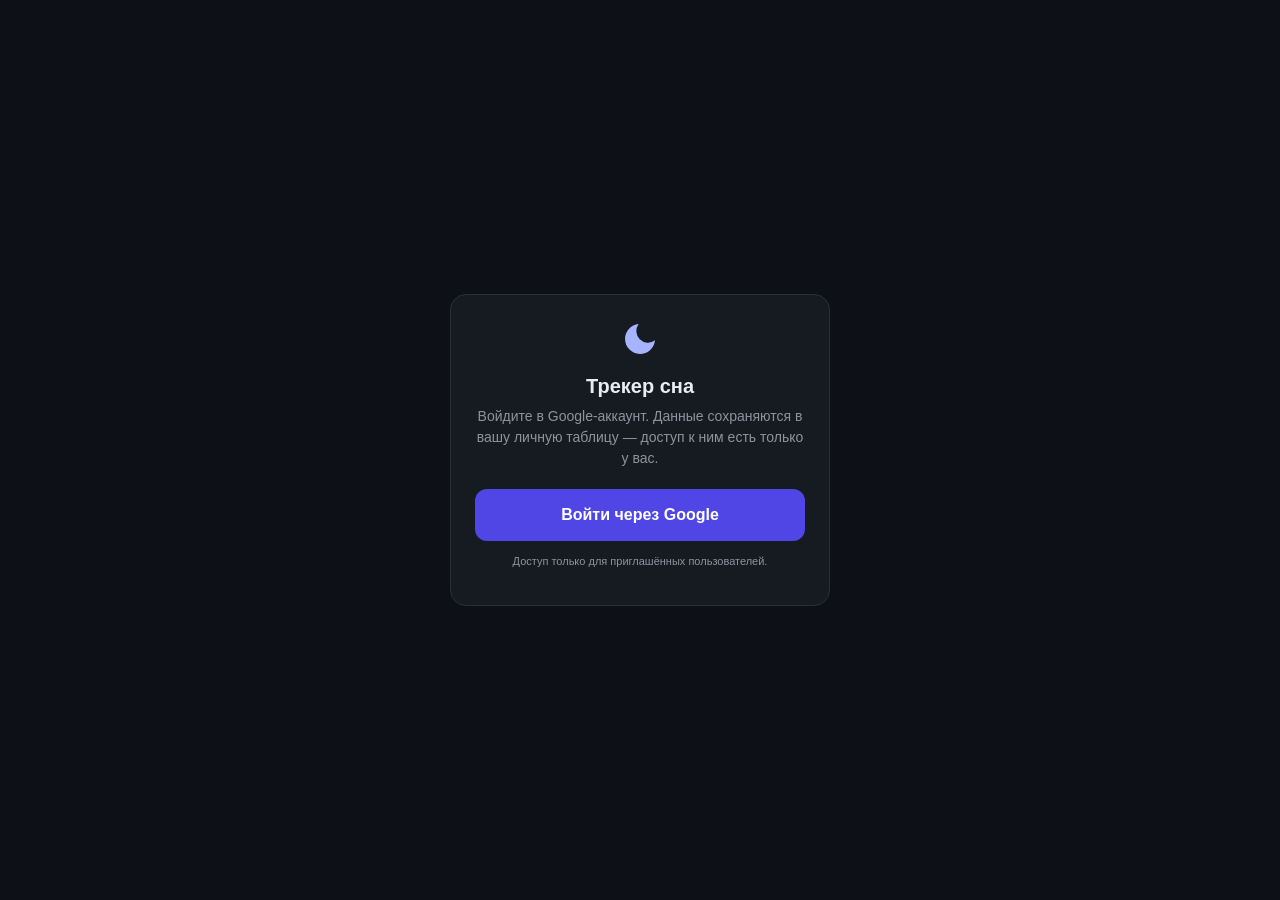
==== commit da0ab978: "feat: edit existing entries + restricted-access warning for non-invited users" ====
--- a/index.html
+++ b/index.html
@@ -30,6 +30,7 @@
       <h2>Трекер сна</h2>
       <p>Войдите в Google-аккаунт. Данные сохраняются в вашу личную таблицу — доступ к ним есть только у вас.</p>
       <button class="btn primary" id="btnLogin">Войти через Google</button>
+      <p class="auth-note">Доступ только для приглашённых пользователей.</p>
       <p class="auth-error" id="authError"></p>
     </div>
   </div>
@@ -91,6 +92,7 @@
         <button class="link" id="btnAdd">+ Добавить вручную</button>
       </div>
       <ul id="list"></ul>
+      <button class="link" id="btnMore" hidden>Показать все</button>
       <p class="empty" id="empty">Пока нет записей.<br>Отметьте первый сон</p>
     </section>
 
@@ -99,7 +101,7 @@
   <!-- Модальное окно -->
   <div class="modal-backdrop" id="modal">
     <div class="modal" role="dialog" aria-modal="true" aria-label="Запись сна">
-      <h2>Запись сна</h2>
+      <h2 id="modalTitle">Запись сна</h2>
 
       <label class="field">
         <span>Отход ко сну</span>
--- a/css/main.css
+++ b/css/main.css
@@ -320,6 +320,29 @@
     background: var(--danger-soft);
 }
 
+.entry-actions {
+    display: flex;
+    align-items: center;
+    gap: var(--space-1);
+}
+
+.edit {
+    background: none;
+    border: none;
+    color: var(--muted);
+    display: inline-flex;
+    align-items: center;
+    padding: var(--space-1) var(--space-2);
+    cursor: pointer;
+    border-radius: var(--radius-sm);
+    transition: color .15s, background .15s;
+}
+
+.edit:hover {
+    color: var(--accent-text);
+    background: var(--surface-hover);
+}
+
 .entry-times {
     display: flex;
     align-items: center;
@@ -593,6 +616,11 @@
     margin: var(--space-3) 0 0;
 }
 
+.auth-card .auth-note {
+    font-size: var(--text-xs);
+    margin: var(--space-3) 0 0;
+}
+
 /* ---------- DESKTOP ---------- */
 @media (min-width:600px) {
     body {
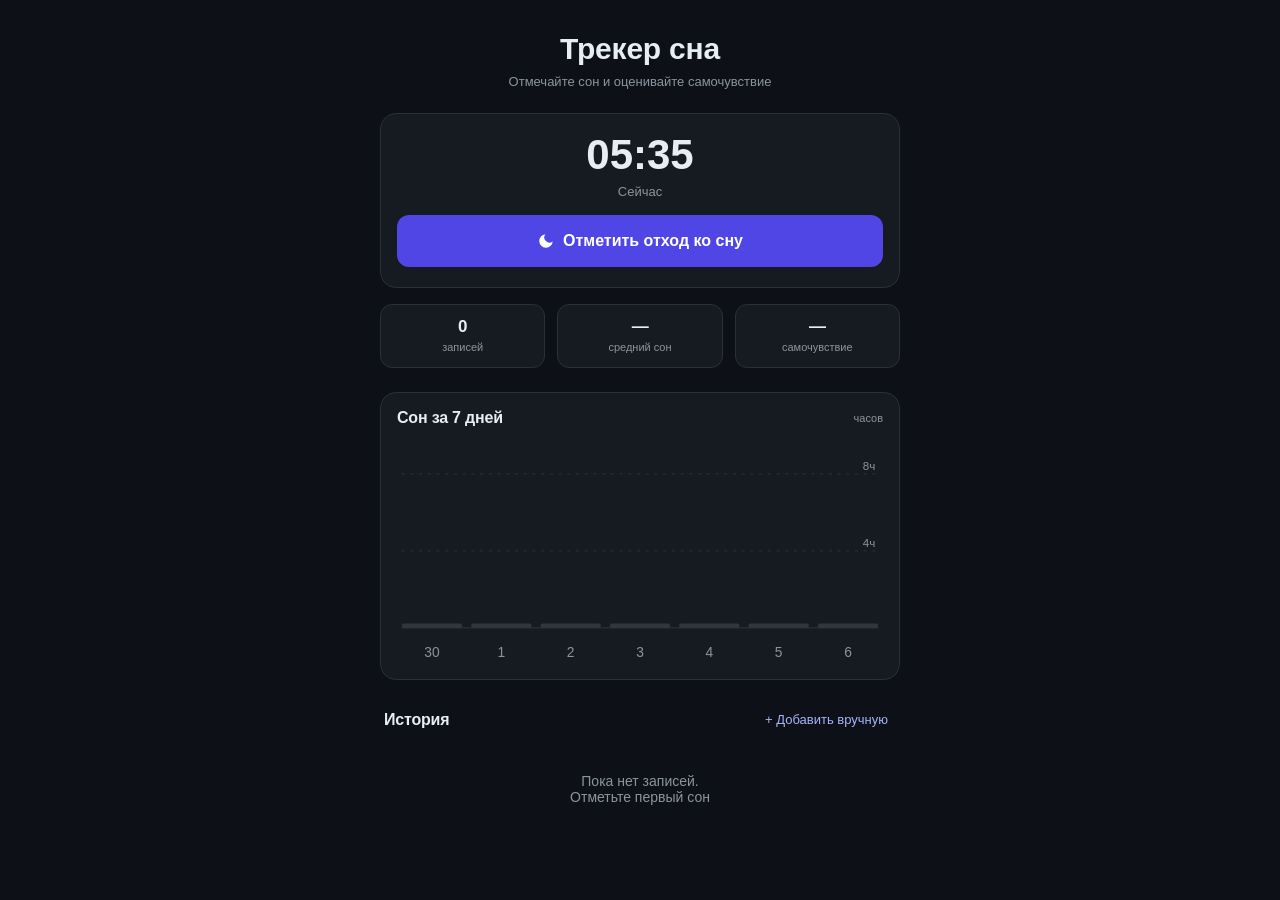
==== commit d2a91e06: "feat: silent auto-login (persisted token) + fix stale SW cache (v2, network-first)" ====
--- a/index.html
+++ b/index.html
@@ -22,7 +22,7 @@
 <body>
 
   <!-- Экран входа -->
-  <div class="auth" id="auth">
+  <div class="auth" id="auth" hidden>
     <div class="auth-card">
       <div class="auth-logo">
         <svg width="40" height="40" viewBox="0 0 24 24" fill="none" aria-hidden="true"><path d="M21 12.8A9 9 0 1 1 11.2 3a7 7 0 0 0 9.8 9.8z" fill="currentColor"/></svg>
